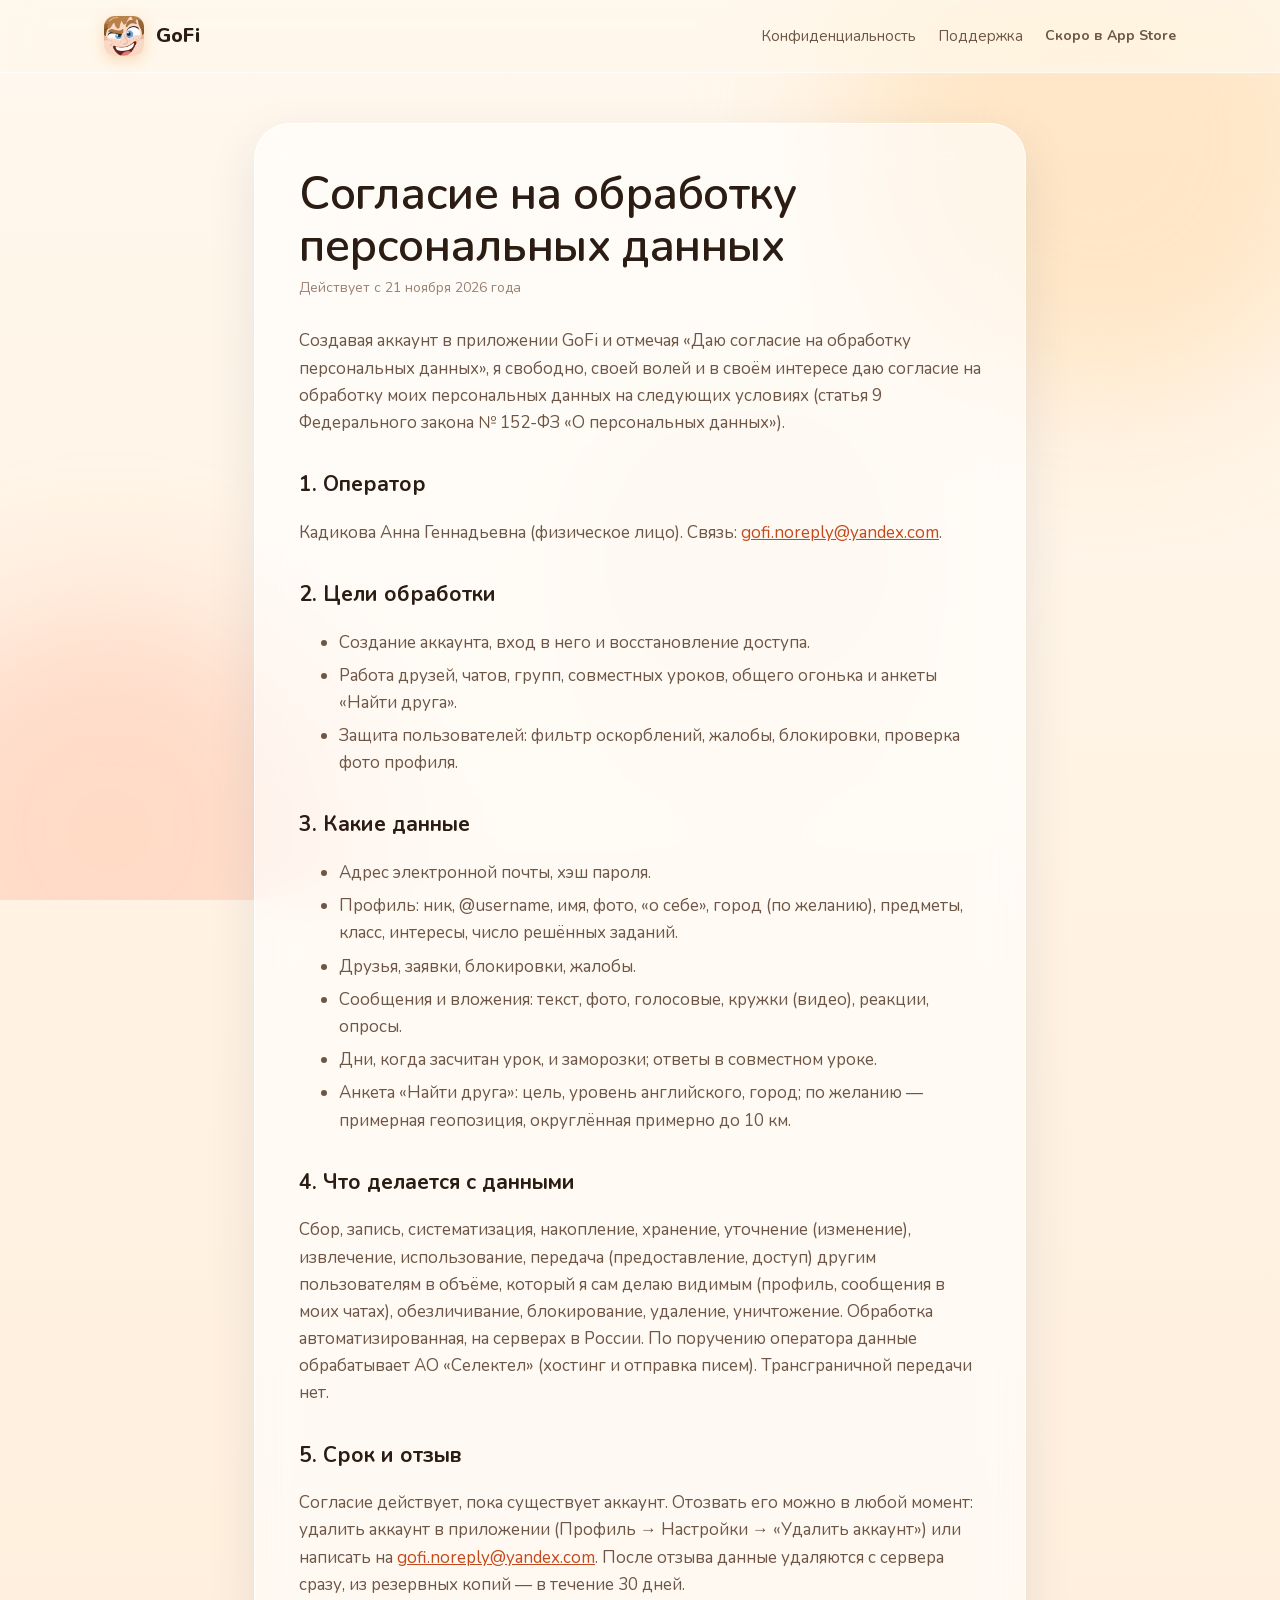
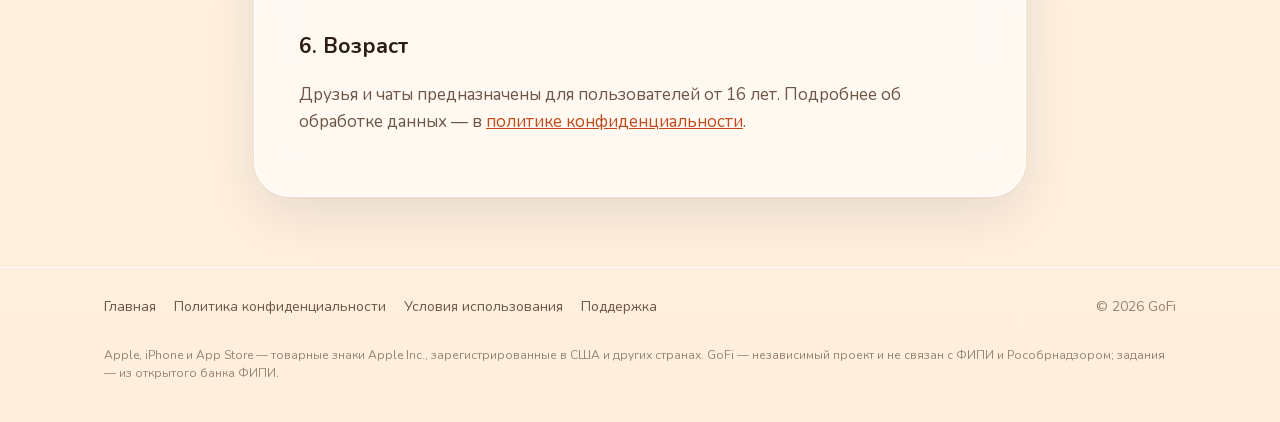
==== consent.html @ bec8f45f "Согласие на обработку персональных данных" ====
<!doctype html>
<html lang="ru">
<head>
  <meta charset="utf-8">
  <meta name="viewport" content="width=device-width, initial-scale=1">
  <title>Согласие на обработку персональных данных — GoFi</title>
  <meta name="description" content="Согласие на обработку персональных данных при создании аккаунта GoFi.">
  <link rel="icon" type="image/png" href="favicon.png">
  <link rel="stylesheet" href="fonts.css">
  <link rel="stylesheet" href="style.css">
</head>
<body>
  <div class="orbs" aria-hidden="true"><span></span><span></span><span></span></div>

  <header class="top">
    <div class="wrap">
      <a class="brand" href="./"><img src="icon.png" alt="">GoFi</a>
      <nav>
        <a class="link" href="privacy.html">Конфиденциальность</a>
        <a class="link" href="support.html">Поддержка</a>
        <span class="soon">Скоро в App Store</span>
      </nav>
    </div>
  </header>

  <main class="doc">
    <div class="glass-card">
    <h1>Согласие на обработку персональных данных</h1>
    <p class="updated">Действует с 21 ноября 2026 года</p>

    <p>Создавая аккаунт в приложении GoFi и отмечая «Даю согласие на обработку персональных данных», я свободно, своей волей и в своём интересе даю согласие на обработку моих персональных данных на следующих условиях (статья 9 Федерального закона № 152-ФЗ «О персональных данных»).</p>

    <h2>1. Оператор</h2>
    <p>Кадикова Анна Геннадьевна (физическое лицо). Связь: <a href="mailto:gofi.noreply@yandex.com">gofi.noreply@yandex.com</a>.</p>

    <h2>2. Цели обработки</h2>
    <ul>
      <li>Создание аккаунта, вход в него и восстановление доступа.</li>
      <li>Работа друзей, чатов, групп, совместных уроков, общего огонька и анкеты «Найти друга».</li>
      <li>Защита пользователей: фильтр оскорблений, жалобы, блокировки, проверка фото профиля.</li>
    </ul>

    <h2>3. Какие данные</h2>
    <ul>
      <li>Адрес электронной почты, хэш пароля.</li>
      <li>Профиль: ник, @username, имя, фото, «о себе», город (по желанию), предметы, класс, интересы, число решённых заданий.</li>
      <li>Друзья, заявки, блокировки, жалобы.</li>
      <li>Сообщения и вложения: текст, фото, голосовые, кружки (видео), реакции, опросы.</li>
      <li>Дни, когда засчитан урок, и заморозки; ответы в совместном уроке.</li>
      <li>Анкета «Найти друга»: цель, уровень английского, город; по желанию — примерная геопозиция, округлённая примерно до 10 км.</li>
    </ul>

    <h2>4. Что делается с данными</h2>
    <p>Сбор, запись, систематизация, накопление, хранение, уточнение (изменение), извлечение, использование, передача (предоставление, доступ) другим пользователям в объёме, который я сам делаю видимым (профиль, сообщения в моих чатах), обезличивание, блокирование, удаление, уничтожение. Обработка автоматизированная, на серверах в России. По поручению оператора данные обрабатывает АО «Селектел» (хостинг и отправка писем). Трансграничной передачи нет.</p>

    <h2>5. Срок и отзыв</h2>
    <p>Согласие действует, пока существует аккаунт. Отозвать его можно в любой момент: удалить аккаунт в приложении (Профиль → Настройки → «Удалить аккаунт») или написать на <a href="mailto:gofi.noreply@yandex.com">gofi.noreply@yandex.com</a>. После отзыва данные удаляются с сервера сразу, из резервных копий — в течение 30 дней.</p>

    <h2>6. Возраст</h2>
    <p>Друзья и чаты предназначены для пользователей от 16 лет. Подробнее об обработке данных — в <a href="privacy.html">политике конфиденциальности</a>.</p>
    </div>
  </main>

  <footer>
    <div class="wrap">
      <div><a href="./">Главная</a><a href="privacy.html">Политика конфиденциальности</a><a href="terms.html">Условия использования</a><a href="support.html">Поддержка</a></div>
      <div>© 2026 GoFi</div>
      <p class="legal">Apple, iPhone и App Store — товарные знаки Apple Inc., зарегистрированные в США и других странах. GoFi — независимый проект и не связан с ФИПИ и Рособрнадзором; задания — из открытого банка ФИПИ.</p>
    </div>
  </footer>
</body>
</html>
---- fonts.css ----
/* Nunito (SIL Open Font License 1.1), локальные копии — без запросов к Google. */
/* cyrillic-ext */
@font-face {
  font-family: 'Nunito';
  font-style: normal;
  font-weight: 400 800;
  font-display: swap;
  src: url(fonts/nunito-cyrillic-ext.woff2) format('woff2');
  unicode-range: U+0460-052F, U+1C80-1C8A, U+20B4, U+2DE0-2DFF, U+A640-A69F, U+FE2E-FE2F;
}
/* cyrillic */
@font-face {
  font-family: 'Nunito';
  font-style: normal;
  font-weight: 400 800;
  font-display: swap;
  src: url(fonts/nunito-cyrillic.woff2) format('woff2');
  unicode-range: U+0301, U+0400-045F, U+0490-0491, U+04B0-04B1, U+2116;
}
/* latin-ext */
@font-face {
  font-family: 'Nunito';
  font-style: normal;
  font-weight: 400 800;
  font-display: swap;
  src: url(fonts/nunito-latin-ext.woff2) format('woff2');
  unicode-range: U+0100-02BA, U+02BD-02C5, U+02C7-02CC, U+02CE-02D7, U+02DD-02FF, U+0304, U+0308, U+0329, U+1D00-1DBF, U+1E00-1E9F, U+1EF2-1EFF, U+2020, U+20A0-20AB, U+20AD-20C4, U+2113, U+2C60-2C7F, U+A720-A7FF;
}
/* latin */
@font-face {
  font-family: 'Nunito';
  font-style: normal;
  font-weight: 400 800;
  font-display: swap;
  src: url(fonts/nunito-latin.woff2) format('woff2');
  unicode-range: U+0000-00FF, U+0131, U+0152-0153, U+02BB-02BC, U+02C6, U+02DA, U+02DC, U+0304, U+0308, U+0329, U+2000-206F, U+20AC, U+2122, U+2191, U+2193, U+2212, U+2215, U+FEFF, U+FFFD;
}
---- style.css ----
/* GoFi — сайт в духе «воздушных» лендингов: светлый фон с плавающими пятнами, стеклянные карточки,
   крупный лёгкий заголовок, телефон с настоящими экранами. Акцент — мятный цвет GoFi. Без трекеров. */
:root {
  --bg: #fff3e4;
  --text: #2b1d14;
  --text-2: #6e5646;
  --text-3: #9a8272;
  --mint: #f0913a;      /* тёплая палитра, как на главной (имена токенов прежние) */
  --mint-deep: #c2491b;
  --mint-soft: #ffe7c9;
  --glass: rgba(255, 255, 255, 0.62);
  --glass-strong: rgba(255, 255, 255, 0.86);
  --edge: rgba(255, 255, 255, 0.9);
  --line: rgba(26, 29, 33, 0.08);
  --shadow: 0 1px 2px rgba(26, 29, 33, 0.04), 0 18px 50px rgba(30, 50, 80, 0.10);
  --r-xl: 36px;
  --r-lg: 22px;
  --ease: cubic-bezier(0.23, 1, 0.32, 1);
}

* { box-sizing: border-box; }
html { -webkit-text-size-adjust: 100%; scroll-behavior: smooth; }
body {
  margin: 0;
  background: linear-gradient(180deg, #fff8ee 0%, var(--bg) 40%, #ffeedb 100%);
  color: var(--text);
  font-family: "Nunito", -apple-system, BlinkMacSystemFont, "Segoe UI", Roboto, sans-serif;
  font-size: 17px;
  line-height: 1.6;
  overflow-x: hidden;
}
a { color: var(--mint-deep); }
img { max-width: 100%; display: block; }

/* Плавающие размытые пятна за всем содержимым */
.orbs { position: fixed; inset: 0; z-index: -1; pointer-events: none; overflow: hidden; }
.orbs span { position: absolute; border-radius: 50%; filter: blur(70px); opacity: 0.55; animation: orb 22s ease-in-out infinite alternate; }
.orbs span:nth-child(1) { width: 520px; height: 520px; background: #ffd9a8; top: -120px; right: -80px; }
.orbs span:nth-child(2) { width: 460px; height: 460px; background: #ffc7b0; bottom: -160px; left: -120px; animation-delay: -8s; }
.orbs span:nth-child(3) { width: 340px; height: 340px; background: #f6e3c7; top: 40%; left: 45%; opacity: 0.35; animation-delay: -14s; }
@keyframes orb { to { transform: translate(40px, -30px) scale(1.08); } }

.wrap { max-width: 1120px; margin: 0 auto; padding: 0 24px; }

/* Шапка */
header.top { position: sticky; top: 0; z-index: 20; background: rgba(255, 248, 238, 0.78);
  backdrop-filter: saturate(180%) blur(18px); -webkit-backdrop-filter: saturate(180%) blur(18px);
  border-bottom: 1px solid rgba(255, 255, 255, 0.7); }
header.top .wrap { display: flex; align-items: center; justify-content: space-between; height: 72px; }
.brand { display: flex; align-items: center; gap: 12px; color: var(--text); text-decoration: none; font-weight: 800; font-size: 20px; }
.brand img { width: 40px; height: 40px; border-radius: 11px; box-shadow: 0 4px 14px rgba(240, 145, 58, 0.3); }
nav { display: flex; align-items: center; gap: 22px; }
nav a.link { color: var(--text-2); text-decoration: none; font-size: 15px; }
nav a.link:hover, nav a.link[aria-current="page"] { color: var(--text); }

/* Кнопки */
.store { display: inline-flex; align-items: center; gap: 10px; background: #15171a; color: #fff; text-decoration: none;
  border-radius: 14px; padding: 9px 16px 9px 10px; line-height: 1.1; box-shadow: 0 8px 24px rgba(0, 0, 0, 0.18);
  transition: transform 160ms var(--ease); }
.store img { width: 30px; height: 30px; border-radius: 8px; }
.store small { display: block; font-size: 10px; opacity: 0.7; }
.store b { font-size: 16px; font-weight: 700; }
.store.big { padding: 12px 22px 12px 12px; border-radius: 18px; }
.store.big img { width: 42px; height: 42px; border-radius: 11px; }
.store.big b { font-size: 21px; }
.store:active, .pill:active { transform: scale(0.97); }
.pill { display: inline-flex; align-items: center; justify-content: center; padding: 14px 28px; border-radius: 999px; text-decoration: none;
  color: var(--text); font-weight: 700; background: var(--glass-strong); border: 1px solid var(--edge); box-shadow: var(--shadow);
  transition: transform 160ms var(--ease); }

/* Первый экран */
.hero { display: grid; grid-template-columns: 1.1fr 0.9fr; gap: 40px; align-items: center; padding: 70px 0 90px; min-height: calc(100vh - 72px); }
.eyebrow { font-size: 13px; letter-spacing: 0.14em; text-transform: uppercase; font-weight: 800; color: var(--text-2); margin: 0 0 14px; }
.hero h1 { font-size: clamp(44px, 7vw, 82px); line-height: 1.04; font-weight: 400; letter-spacing: -0.02em; margin: 0 0 22px; }
.hero h1 em { font-style: normal; color: var(--mint-deep); }
.hero p.lead { font-size: clamp(18px, 2vw, 21px); color: var(--text-2); max-width: 540px; margin: 0 0 32px; }
.actions { display: flex; flex-wrap: wrap; gap: 14px; align-items: center; }
.chips { display: flex; flex-wrap: wrap; gap: 10px; margin-top: 30px; }
.chip { display: inline-flex; align-items: center; gap: 8px; padding: 8px 14px; border-radius: 999px; font-size: 14px; font-weight: 700;
  background: var(--glass); border: 1px solid var(--edge); color: var(--text-2); }
.chip i { width: 8px; height: 8px; border-radius: 50%; background: var(--mint); }

/* Телефон */
.phone { justify-self: center; width: min(340px, 82vw); aspect-ratio: 9 / 19.5; border-radius: 52px; padding: 12px;
  background: linear-gradient(145deg, #2a2d33, #0f1012); box-shadow: 0 40px 90px rgba(30, 50, 80, 0.28), inset 0 0 0 2px #3a3d44;
  position: relative; animation: float 7s ease-in-out infinite; }
.phone img { width: 100%; height: 100%; object-fit: cover; object-position: top; border-radius: 41px; }
.phone::before { content: ""; position: absolute; top: 22px; left: 50%; transform: translateX(-50%); width: 34%; height: 26px;
  background: #000; border-radius: 20px; z-index: 2; }
@keyframes float { 50% { transform: translateY(-14px); } }

/* Разделы с карточкой и текстом */
section.feature { display: grid; grid-template-columns: 1fr 1fr; gap: 56px; align-items: center; padding: 70px 0; }
section.feature.flip .glass-card { order: 2; }
.glass-card { background: var(--glass); border: 1px solid var(--edge); border-radius: var(--r-xl); padding: 30px;
  box-shadow: var(--shadow); backdrop-filter: blur(20px); -webkit-backdrop-filter: blur(20px); }
.glass-card .card-label { font-size: 12px; letter-spacing: 0.14em; text-transform: uppercase; font-weight: 800; color: var(--text-3); margin: 0 0 6px; }
.glass-card .card-title { font-size: 24px; color: var(--text); font-weight: 700; margin: 0 0 20px; }
.feature h2 { font-size: clamp(30px, 4vw, 40px); line-height: 1.15; font-weight: 600; letter-spacing: -0.01em; margin: 0 0 16px; }
.feature p { color: var(--text-2); font-size: 18px; margin: 0 0 22px; }
.tags { display: flex; flex-wrap: wrap; gap: 8px; }
.tag { padding: 7px 14px; border-radius: 999px; font-size: 14px; font-weight: 700; background: var(--mint); color: #fff; }
.tag.ghost { background: var(--glass-strong); color: var(--text-2); border: 1px solid var(--edge); }

/* Мини-интерфейсы в карточках */
.inner { background: var(--glass-strong); border-radius: var(--r-lg); padding: 18px; border: 1px solid var(--edge); }
.kim { display: flex; gap: 14px; align-items: flex-start; font-family: "Times New Roman", Times, serif; font-size: 19px; }
.kim .num { border: 2px solid var(--text); width: 34px; height: 34px; display: grid; place-items: center; flex: none; font-weight: 700; }
.line { display: flex; align-items: center; gap: 6px; padding: 12px 0; border-bottom: 2px solid var(--text); margin-top: 10px; }
.line.dim { border-color: var(--line); color: var(--text-3); }
.tile { min-width: 34px; height: 36px; padding: 0 8px; display: inline-flex; align-items: center; justify-content: center; white-space: nowrap; border-radius: 10px; background: #fff;
  border: 1.5px solid #cfd6de; box-shadow: 0 3px 0 #cfd6de; font-family: "Times New Roman", Times, serif; font-size: 19px; }
.check { white-space: nowrap; margin-left: auto; color: var(--mint-deep); font-weight: 800; font-family: "Nunito", sans-serif; font-size: 15px; }
.keys { display: grid; grid-template-columns: repeat(6, 1fr); gap: 8px; margin-top: 18px; }
.keys .tile { width: auto; }

.team { display: grid; grid-template-columns: repeat(4, 1fr); gap: 10px; }
.team figure { margin: 0; text-align: center; background: var(--glass-strong); border: 1px solid var(--edge); border-radius: 18px; padding: 10px 6px 8px; }
.team img { height: 92px; width: auto; margin: 0 auto; object-fit: contain; }
.team figcaption { font-size: 12px; font-weight: 700; color: var(--text-2); margin-top: 4px; line-height: 1.2; }
.team small { display: block; font-weight: 600; color: var(--text-3); font-size: 11px; }

.rewards { display: grid; grid-template-columns: repeat(3, 1fr); gap: 10px; }
.stat { border-radius: 18px; overflow: hidden; border: 2px solid; text-align: center; background: #fff; }
.stat b { display: block; color: #fff; font-size: 12px; padding: 4px 0; }
.stat > span { display: block; font-size: 26px; font-weight: 800; padding: 10px 0; }
.stat .count { display: inline; font-variant-numeric: tabular-nums; }
.chests { display: flex; justify-content: space-around; align-items: flex-end; margin-top: 18px; }
.chests img { height: 74px; width: auto; filter: drop-shadow(0 8px 14px rgba(0,0,0,.15)); }

.screen-card { display: grid; place-items: center; padding: 26px; }
.screen-card .phone { width: min(280px, 70vw); animation: none; }

/* Конфиденциальность */
.privacy-grid { display: grid; grid-template-columns: 1fr 1fr; gap: 12px; }
.mini { background: var(--glass-strong); border: 1px solid var(--edge); border-radius: 20px; padding: 18px; text-align: center; }
.mini .ic { width: 44px; height: 44px; border-radius: 14px; display: grid; place-items: center; margin: 0 auto 10px; font-size: 22px; background: var(--mint-soft); }
.mini h3 { font-size: 15px; margin: 0 0 4px; }
.glass-card .mini p { font-size: 13px; color: var(--text-3); margin: 0; line-height: 1.45; }
.badge-line { display: inline-flex; gap: 10px; align-items: center; padding: 12px 18px; border-radius: 16px; background: var(--glass-strong);
  border: 1px solid var(--edge); font-size: 14px; font-weight: 700; color: var(--text-2); }
.badge-line b { color: var(--mint-deep); }

/* Вопросы */
.faq { max-width: 760px; margin: 0 auto; padding: 70px 0; }
.faq h2, .center-title { text-align: center; font-size: clamp(32px, 5vw, 48px); font-weight: 600; letter-spacing: -0.01em; margin: 0 0 34px; }
details { background: var(--glass); border: 1px solid var(--edge); border-radius: var(--r-lg); padding: 20px 24px; margin: 0 0 12px;
  box-shadow: var(--shadow); backdrop-filter: blur(16px); -webkit-backdrop-filter: blur(16px); }
summary { cursor: pointer; font-weight: 800; list-style: none; display: flex; gap: 12px; align-items: center; }
summary::-webkit-details-marker { display: none; }
summary::after { content: "+"; margin-left: auto; font-size: 22px; color: var(--text-3); transition: transform 200ms var(--ease); }
details[open] summary::after { transform: rotate(45deg); }
details p { color: var(--text-2); margin: 12px 0 0; }

/* Финальный призыв */
.cta { text-align: center; padding: 80px 24px 100px; }
.cta img.icon { width: 96px; height: 96px; border-radius: 24px; margin: 0 auto 22px; box-shadow: 0 18px 40px rgba(240, 145, 58, 0.35); }
.cta h2 { font-size: clamp(32px, 5vw, 52px); font-weight: 400; letter-spacing: -0.02em; margin: 0 0 22px; }

footer { border-top: 1px solid rgba(255, 255, 255, 0.8); padding: 28px 0 40px; color: var(--text-3); font-size: 14px; }
footer .wrap { display: flex; flex-wrap: wrap; gap: 18px; justify-content: space-between; }
footer a { color: var(--text-2); text-decoration: none; margin-right: 18px; }

/* Документы */
main.doc { max-width: 820px; margin: 0 auto; padding: 50px 24px 70px; }
main.doc .glass-card { padding: clamp(24px, 4vw, 44px); }
main.doc h1 { font-size: clamp(32px, 5vw, 46px); font-weight: 600; line-height: 1.12; margin: 0 0 6px; letter-spacing: -0.01em; }
main.doc .updated { color: var(--text-3); font-size: 14px; margin: 0 0 28px; }
main.doc h2 { font-size: 21px; margin: 32px 0 8px; }
main.doc p, main.doc li { color: var(--text-2); }
main.doc li { margin: 6px 0; }
main.doc .box { background: var(--mint-soft); border-radius: 18px; padding: 16px 20px; margin: 0 0 22px; color: var(--text); }
table { width: 100%; border-collapse: collapse; margin: 14px 0; font-size: 15px; }
th, td { text-align: left; padding: 10px 12px; border-bottom: 1px solid var(--line); vertical-align: top; color: var(--text-2); }
th { color: var(--text); }

/* Появление при прокрутке */
/* Появление как у Airy: карточка выезжает слева, текст справа, пункты внутри поднимаются по одному. */
:root { --spring: cubic-bezier(0.22, 1, 0.36, 1); }
.reveal { opacity: 0; transform: translateY(30px); transition: opacity 900ms var(--spring) var(--d, 0ms), transform 900ms var(--spring) var(--d, 0ms); }
.feature > .glass-card.reveal { transform: translateX(-60px); }
.feature > div:not(.glass-card).reveal { transform: translateX(60px); }
.feature.flip > .glass-card.reveal { transform: translateX(60px); }
.feature.flip > div:not(.glass-card).reveal { transform: translateX(-60px); }
.reveal.in { opacity: 1; transform: none !important; }
/* Пункты внутри появившегося блока — по очереди снизу (номер — --i из site.js). */
.stagger > * { opacity: 0; transform: translateY(30px);
  transition: opacity 700ms var(--spring) calc(250ms + var(--i, 0) * 80ms), transform 700ms var(--spring) calc(250ms + var(--i, 0) * 80ms),
    translate 250ms var(--ease), box-shadow 300ms var(--ease) !important; }
.in .stagger > *, .stagger.in > * { opacity: 1; transform: none; }

/* ---------- Живость ---------- */
/* Слова в заголовке */
.rotator em { display: inline-block; white-space: nowrap; transition: opacity 260ms var(--ease), transform 260ms var(--ease), filter 260ms; }
.rotator em.out { opacity: 0; transform: translateY(-0.35em); filter: blur(4px); }
.rotator em.in-word { animation: wordIn 420ms var(--ease); }
@keyframes wordIn { from { opacity: 0; transform: translateY(0.35em); filter: blur(4px); } }

/* Бегущая лента предметов */
.marquee { overflow: hidden; padding: 18px 0; border-block: 1px solid rgba(255,255,255,0.8); background: rgba(255,255,255,0.35);
  -webkit-mask-image: linear-gradient(90deg, transparent, #000 8%, #000 92%, transparent); mask-image: linear-gradient(90deg, transparent, #000 8%, #000 92%, transparent); }
.marquee .track { display: flex; gap: 14px; width: max-content; animation: marquee 38s linear infinite; }
.marquee span { padding: 10px 20px; border-radius: 999px; background: var(--glass-strong); border: 1px solid var(--edge);
  font-weight: 800; color: var(--text-2); white-space: nowrap; box-shadow: 0 4px 14px rgba(30,50,80,0.06); }
.marquee span:nth-child(3n+1) { color: var(--mint-deep); }
@keyframes marquee { to { transform: translateX(-50%); } }

/* Наклон телефона */
.tilt { justify-self: center; }
.tilt .phone { transition: transform 500ms var(--ease); will-change: transform; }

/* Плитки решения собираются сами */
.solve.anim .tile, .solve.anim .check { opacity: 0; transform: translateY(-14px) scale(0.6); }
.solve.anim .tile.on, .solve.anim .check.on { opacity: 1; transform: none;
  transition: opacity 260ms var(--ease), transform 420ms cubic-bezier(0.34, 1.56, 0.64, 1); }
.key { min-width: 34px; height: 36px; display: grid; place-items: center; border-radius: 10px; background: #fff; border: 1.5px solid #cfd6de;
  box-shadow: 0 3px 0 #cfd6de; font-family: "Times New Roman", Times, serif; font-size: 19px; }

/* Учителя покачиваются, при наведении подпрыгивают */
.team figure { transition: translate 300ms var(--ease), box-shadow 300ms var(--ease); }
.team figure img { animation: bob 3.6s ease-in-out infinite; }
.team figure:nth-child(2n) img { animation-delay: -1.2s; }
.team figure:nth-child(3n) img { animation-delay: -2.1s; }
.team figure:hover { translate: 0 -6px; box-shadow: 0 14px 30px rgba(30,50,80,0.12); }
.team figure:hover img { animation: hop 520ms cubic-bezier(0.34, 1.56, 0.64, 1); }
@keyframes bob { 50% { transform: translateY(-4px) rotate(-1.5deg); } }
@keyframes hop { 40% { transform: translateY(-14px) scale(1.06); } }

/* Сундуки подпрыгивают по очереди */
.chests img { animation: chest 2.8s ease-in-out infinite; transform-origin: bottom center; }
.chests img:nth-child(2) { animation-delay: 0.45s; }
.chests img:nth-child(3) { animation-delay: 0.9s; }
@keyframes chest { 0%, 70%, 100% { transform: none; } 78% { transform: translateY(-10px) rotate(-4deg); } 86% { transform: translateY(0) rotate(3deg); } 92% { transform: scale(1.04, 0.96); } }

/* Карточки и кнопки отзываются на курсор */
@media (hover: hover) and (pointer: fine) {
  .glass-card.in { transition: opacity 900ms var(--spring), transform 900ms var(--spring), translate 500ms var(--ease), box-shadow 500ms var(--ease); }
  .glass-card.in:hover { translate: 0 -4px; box-shadow: 0 1px 2px rgba(26,29,33,0.04), 0 26px 60px rgba(30,50,80,0.14); }
  .store:hover, .pill:hover { transform: translateY(-2px); }
  .tag:hover, .chip:hover, .mini:hover { translate: 0 -3px; }
}

@media (max-width: 860px) {
  .feature > .glass-card.reveal, .feature.flip > div:not(.glass-card).reveal { transform: translateX(-28px); }
  .feature > div:not(.glass-card).reveal, .feature.flip > .glass-card.reveal { transform: translateX(28px); }
  .hero, section.feature { grid-template-columns: 1fr; gap: 40px; }
  .hero { padding: 40px 0 60px; min-height: 0; text-align: left; }
  section.feature.flip .glass-card { order: 0; }
  .team { grid-template-columns: repeat(3, 1fr); }
  nav a.link { display: none; }
}
@media (max-width: 420px) {
  .wrap { padding: 0 16px; }
  .line { gap: 4px; }
  .line .tile, .key { min-width: 26px; height: 32px; padding: 0 5px; font-size: 16px; border-radius: 8px; }
  .check { font-size: 13px; }
  .glass-card { padding: 20px; }
  .privacy-grid { grid-template-columns: 1fr; }
}
@media (prefers-reduced-motion: reduce) {
  .orbs span, .phone, .marquee .track, .team figure img, .chests img { animation: none !important; }
  .reveal, .feature > .reveal, .stagger > * { opacity: 1 !important; transform: none !important; transition: none !important; }
}

/* «Скоро в App Store» — обычная надпись: свой вариант значка App Store Apple рисовать запрещает. */
.soon { font-size: 14px; font-weight: 700; color: var(--text-2); white-space: nowrap; }
footer .legal { flex-basis: 100%; margin: 10px 0 0; font-size: 12px; line-height: 1.5; color: var(--text-3); }
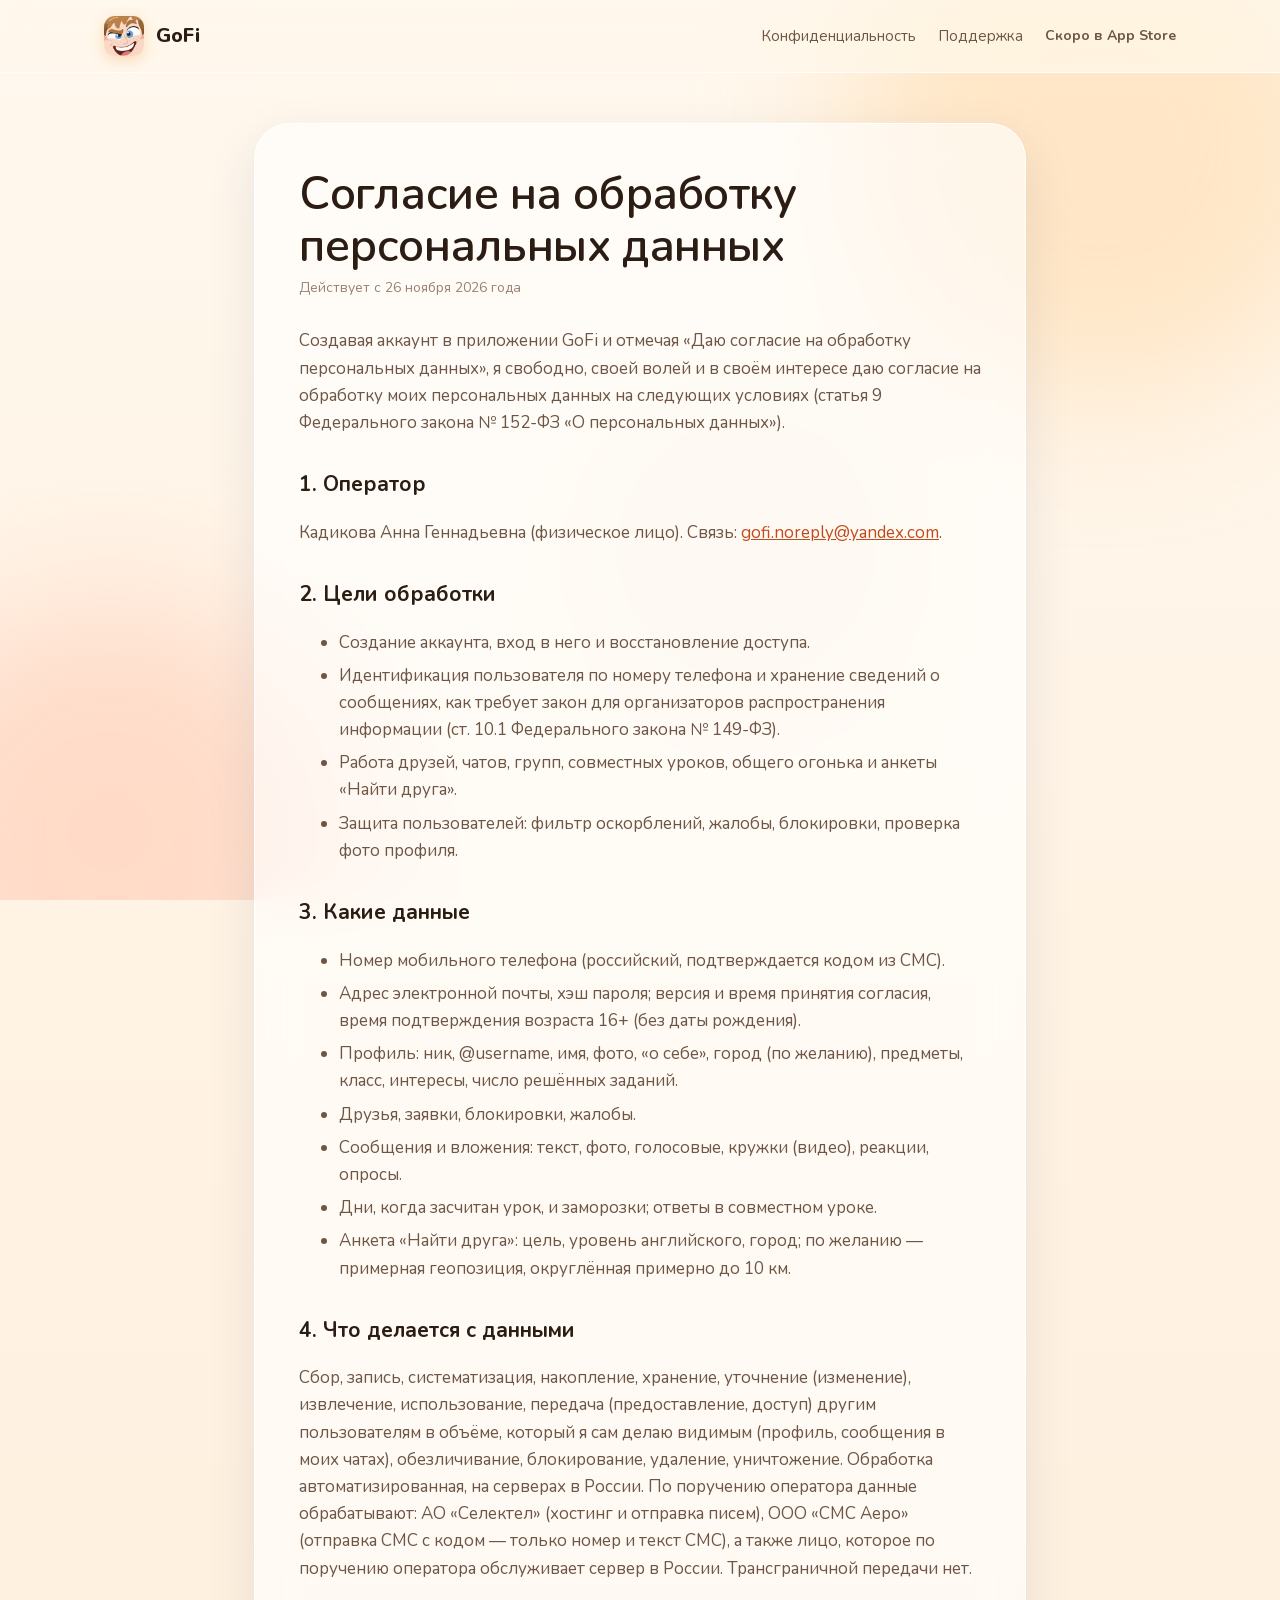
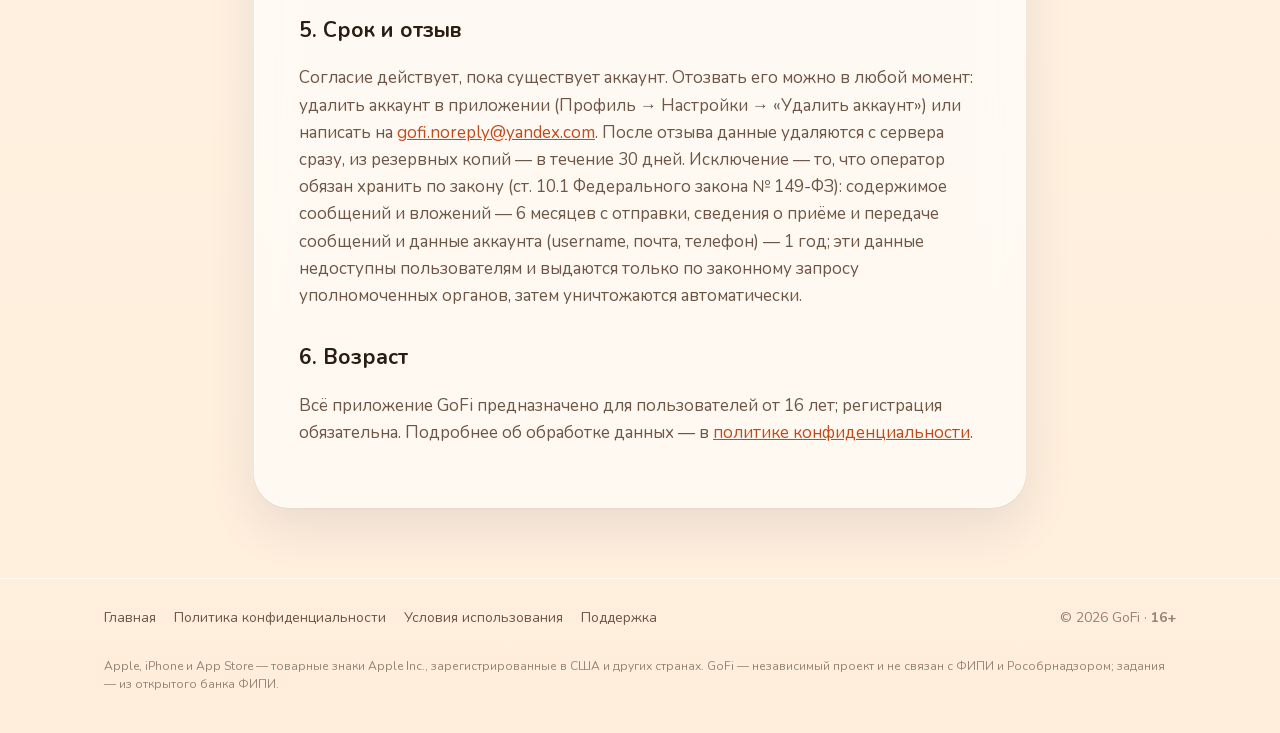
==== commit 66efcb35: "Обновление сайта" ====
--- a/consent.html
+++ b/consent.html
@@ -26,7 +26,7 @@
   <main class="doc">
     <div class="glass-card">
     <h1>Согласие на обработку персональных данных</h1>
-    <p class="updated">Действует с 21 ноября 2026 года</p>
+    <p class="updated">Действует с 26 ноября 2026 года</p>
 
     <p>Создавая аккаунт в приложении GoFi и отмечая «Даю согласие на обработку персональных данных», я свободно, своей волей и в своём интересе даю согласие на обработку моих персональных данных на следующих условиях (статья 9 Федерального закона № 152-ФЗ «О персональных данных»).</p>
 
@@ -36,13 +36,15 @@
     <h2>2. Цели обработки</h2>
     <ul>
       <li>Создание аккаунта, вход в него и восстановление доступа.</li>
+      <li>Идентификация пользователя по номеру телефона и хранение сведений о сообщениях, как требует закон для организаторов распространения информации (ст. 10.1 Федерального закона № 149-ФЗ).</li>
       <li>Работа друзей, чатов, групп, совместных уроков, общего огонька и анкеты «Найти друга».</li>
       <li>Защита пользователей: фильтр оскорблений, жалобы, блокировки, проверка фото профиля.</li>
     </ul>
 
     <h2>3. Какие данные</h2>
     <ul>
-      <li>Адрес электронной почты, хэш пароля.</li>
+      <li>Номер мобильного телефона (российский, подтверждается кодом из СМС).</li>
+      <li>Адрес электронной почты, хэш пароля; версия и время принятия согласия, время подтверждения возраста 16+ (без даты рождения).</li>
       <li>Профиль: ник, @username, имя, фото, «о себе», город (по желанию), предметы, класс, интересы, число решённых заданий.</li>
       <li>Друзья, заявки, блокировки, жалобы.</li>
       <li>Сообщения и вложения: текст, фото, голосовые, кружки (видео), реакции, опросы.</li>
@@ -51,20 +53,20 @@
     </ul>
 
     <h2>4. Что делается с данными</h2>
-    <p>Сбор, запись, систематизация, накопление, хранение, уточнение (изменение), извлечение, использование, передача (предоставление, доступ) другим пользователям в объёме, который я сам делаю видимым (профиль, сообщения в моих чатах), обезличивание, блокирование, удаление, уничтожение. Обработка автоматизированная, на серверах в России. По поручению оператора данные обрабатывает АО «Селектел» (хостинг и отправка писем). Трансграничной передачи нет.</p>
+    <p>Сбор, запись, систематизация, накопление, хранение, уточнение (изменение), извлечение, использование, передача (предоставление, доступ) другим пользователям в объёме, который я сам делаю видимым (профиль, сообщения в моих чатах), обезличивание, блокирование, удаление, уничтожение. Обработка автоматизированная, на серверах в России. По поручению оператора данные обрабатывают: АО «Селектел» (хостинг и отправка писем), ООО «СМС Аеро» (отправка СМС с кодом — только номер и текст СМС), а также лицо, которое по поручению оператора обслуживает сервер в России. Трансграничной передачи нет.</p>
 
     <h2>5. Срок и отзыв</h2>
-    <p>Согласие действует, пока существует аккаунт. Отозвать его можно в любой момент: удалить аккаунт в приложении (Профиль → Настройки → «Удалить аккаунт») или написать на <a href="mailto:gofi.noreply@yandex.com">gofi.noreply@yandex.com</a>. После отзыва данные удаляются с сервера сразу, из резервных копий — в течение 30 дней.</p>
+    <p>Согласие действует, пока существует аккаунт. Отозвать его можно в любой момент: удалить аккаунт в приложении (Профиль → Настройки → «Удалить аккаунт») или написать на <a href="mailto:gofi.noreply@yandex.com">gofi.noreply@yandex.com</a>. После отзыва данные удаляются с сервера сразу, из резервных копий — в течение 30 дней. Исключение — то, что оператор обязан хранить по закону (ст. 10.1 Федерального закона № 149-ФЗ): содержимое сообщений и вложений — 6 месяцев с отправки, сведения о приёме и передаче сообщений и данные аккаунта (username, почта, телефон) — 1 год; эти данные недоступны пользователям и выдаются только по законному запросу уполномоченных органов, затем уничтожаются автоматически.</p>
 
     <h2>6. Возраст</h2>
-    <p>Друзья и чаты предназначены для пользователей от 16 лет. Подробнее об обработке данных — в <a href="privacy.html">политике конфиденциальности</a>.</p>
+    <p>Всё приложение GoFi предназначено для пользователей от 16 лет; регистрация обязательна. Подробнее об обработке данных — в <a href="privacy.html">политике конфиденциальности</a>.</p>
     </div>
   </main>
 
   <footer>
     <div class="wrap">
       <div><a href="./">Главная</a><a href="privacy.html">Политика конфиденциальности</a><a href="terms.html">Условия использования</a><a href="support.html">Поддержка</a></div>
-      <div>© 2026 GoFi</div>
+      <div>© 2026 GoFi · <strong aria-label="Для пользователей от 16 лет">16+</strong></div>
       <p class="legal">Apple, iPhone и App Store — товарные знаки Apple Inc., зарегистрированные в США и других странах. GoFi — независимый проект и не связан с ФИПИ и Рособрнадзором; задания — из открытого банка ФИПИ.</p>
     </div>
   </footer>
